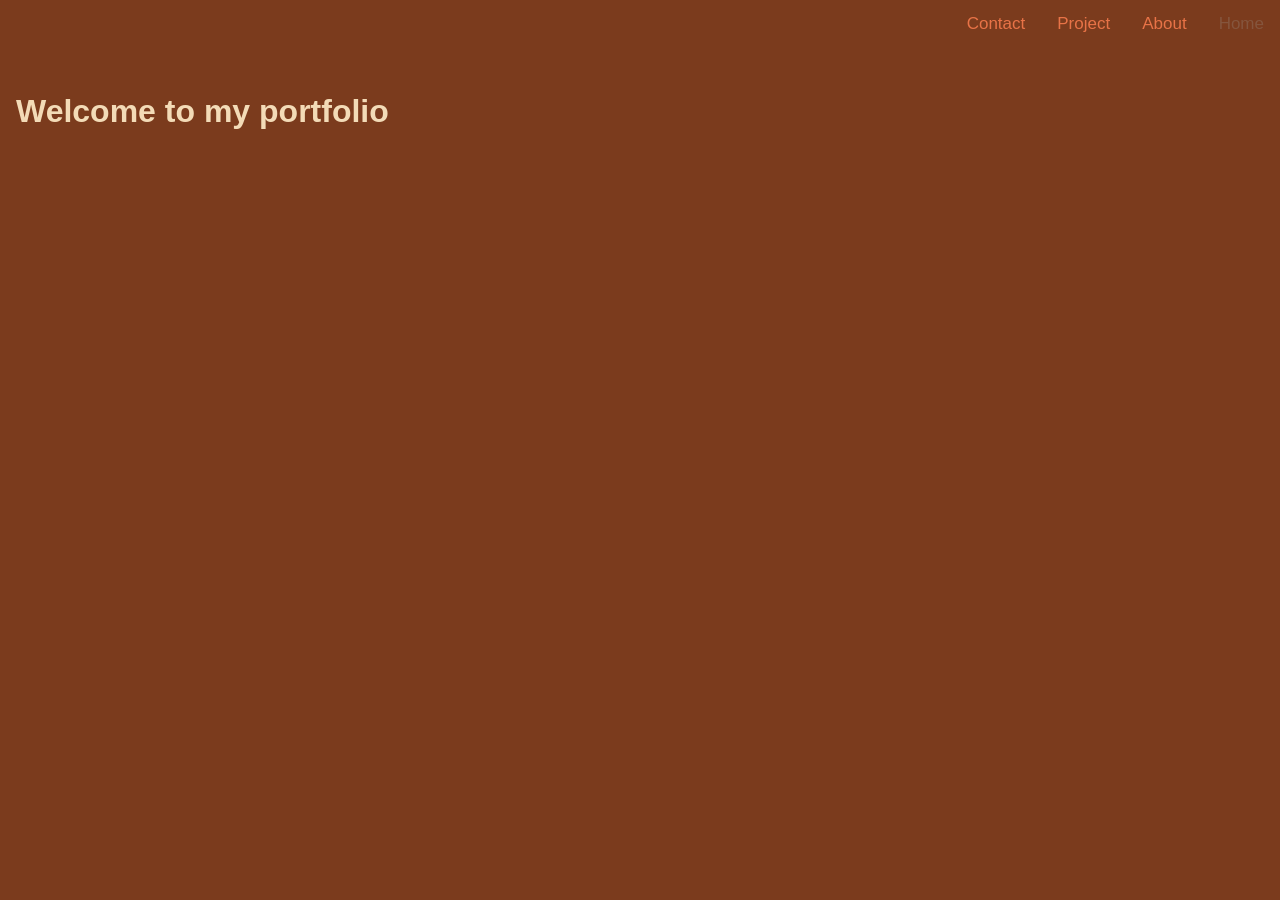
==== index.html @ bf32003c "new file:   about.html 	new file:   contact.html 	new file:   index.html 	new file:   project.html 	" ====
<!DOCTYPE html>
<html lang="en">
  <head>
    <meta charset="UTF-8" />
    <meta name="viewport" content="width=device-width, initial-scale=1.0" />
    <title>Portfolio</title>
    <link rel="stylesheet" href="style.css" />
  </head>
  <body>
    <div class="topnav">
      <a class="active" href="index.html">Home</a>
      <a href="about.html">About</a>
      <a href="project.html">Project</a>
      <a href="contact.html">Contact</a>
    </div>

    <main>
      <h1>Welcome to my portfolio</h1>
    </main>
  </body>
</html>
---- style.css ----
:root {
    --bg: #7b3b1d;
    --accent: #e87347;
    --accent2: #f0a065;
    --text: #f3dbb7;
    --muted: #85553d;
}

body {
    margin: 0;
    font-family: Arial, sans-serif;
    background-color: var(--bg);
    color: var(--text);
}

.topnav {
    background-color: var(--bg);
    overflow: hidden;
}
.topnav a {
    float: right;
    color: var(--accent);
    text-align: center;
    padding: 14px 16px;
    text-decoration: none;
    font-size: 17px;
}
.topnav a:hover {
    background-color: var(--bg);
    color: var(--accent);
}
.topnav a.active {
    background-color: var(--bg);
    color: var(--muted);
}

main {
    padding: 24px 16px;
}
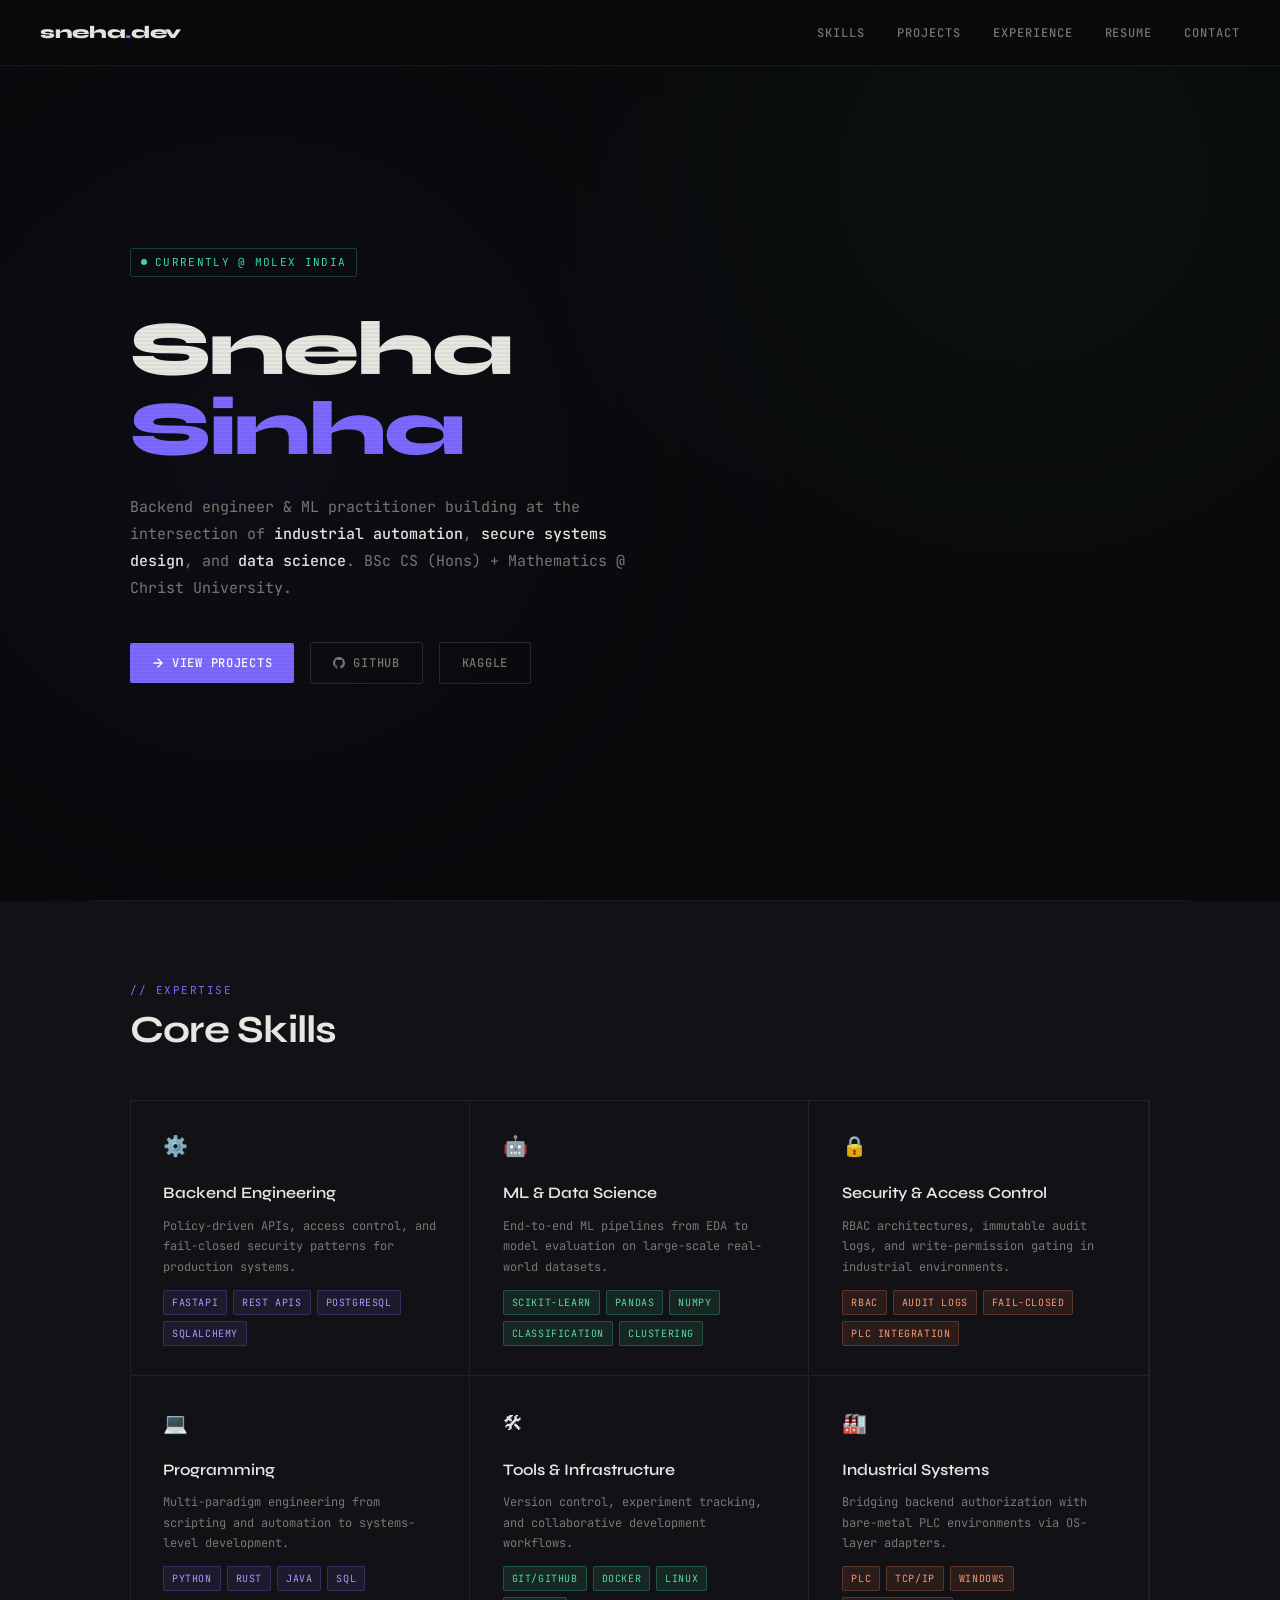
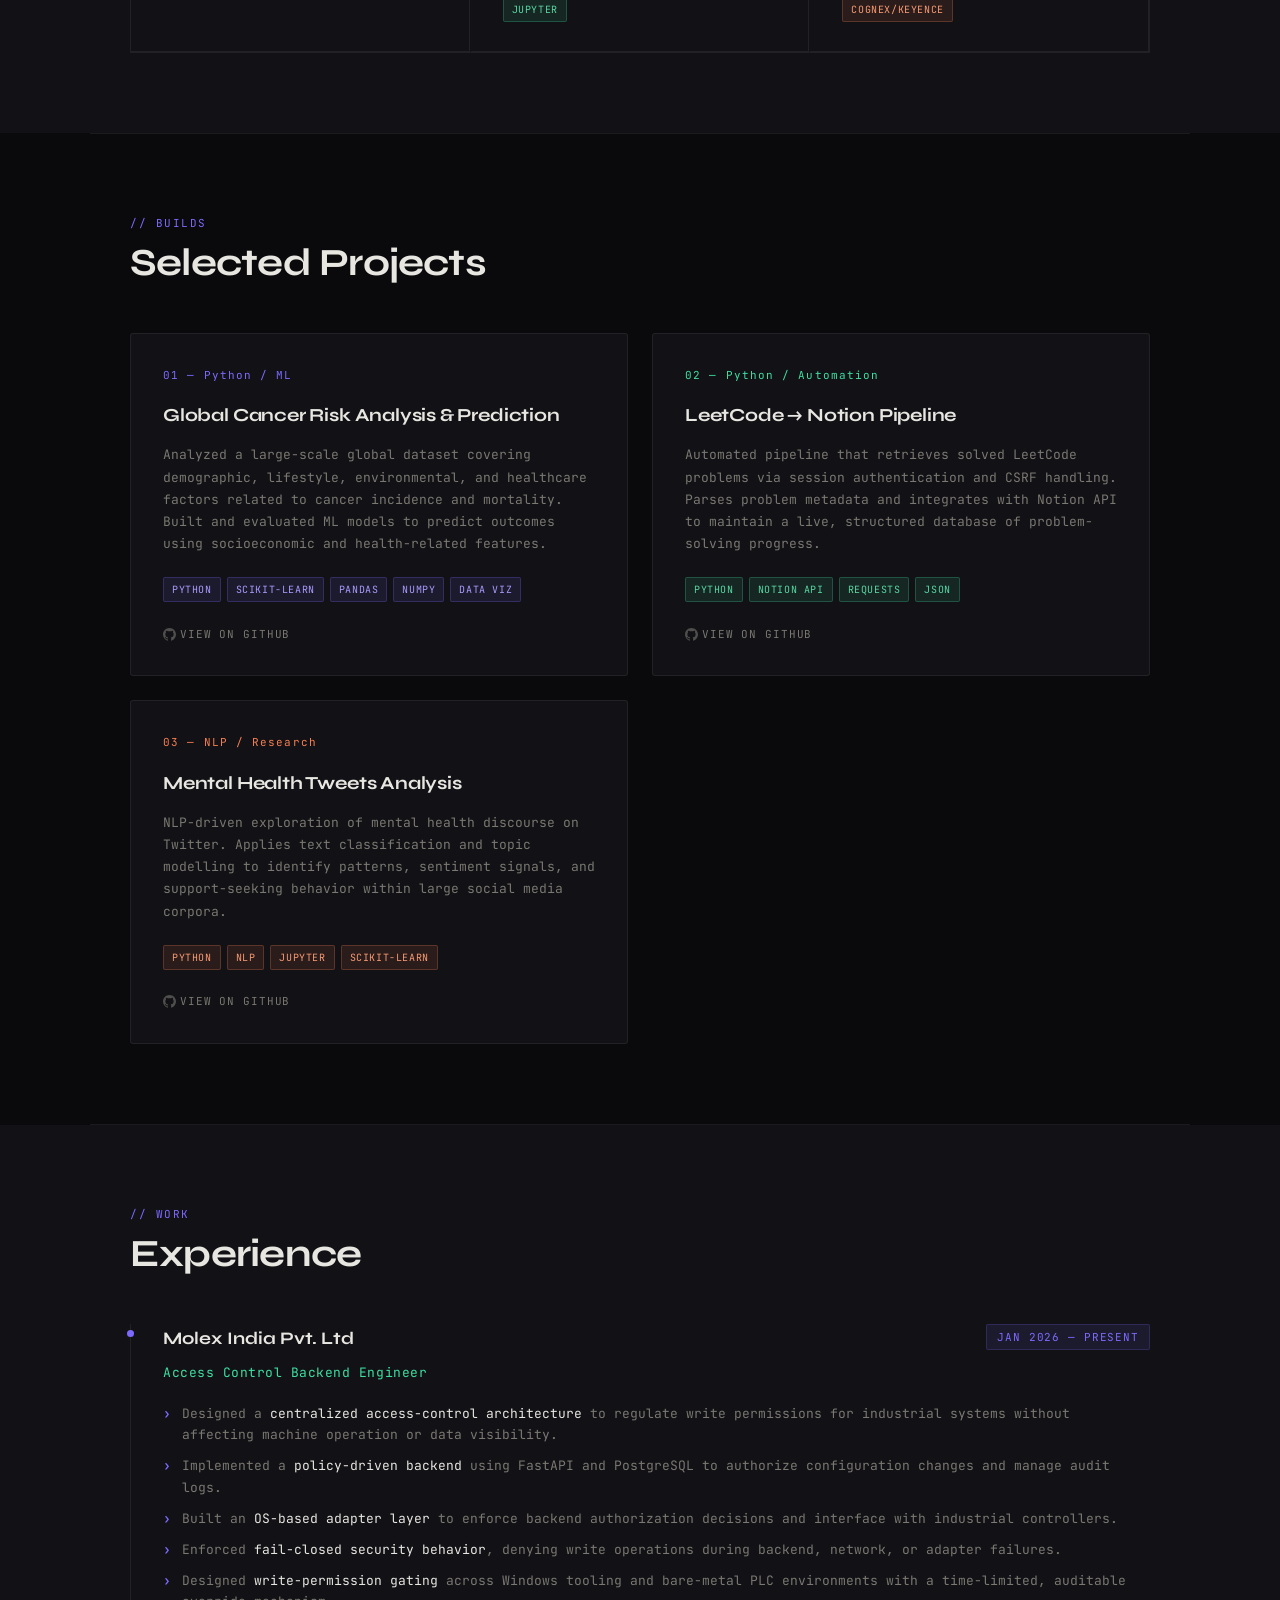
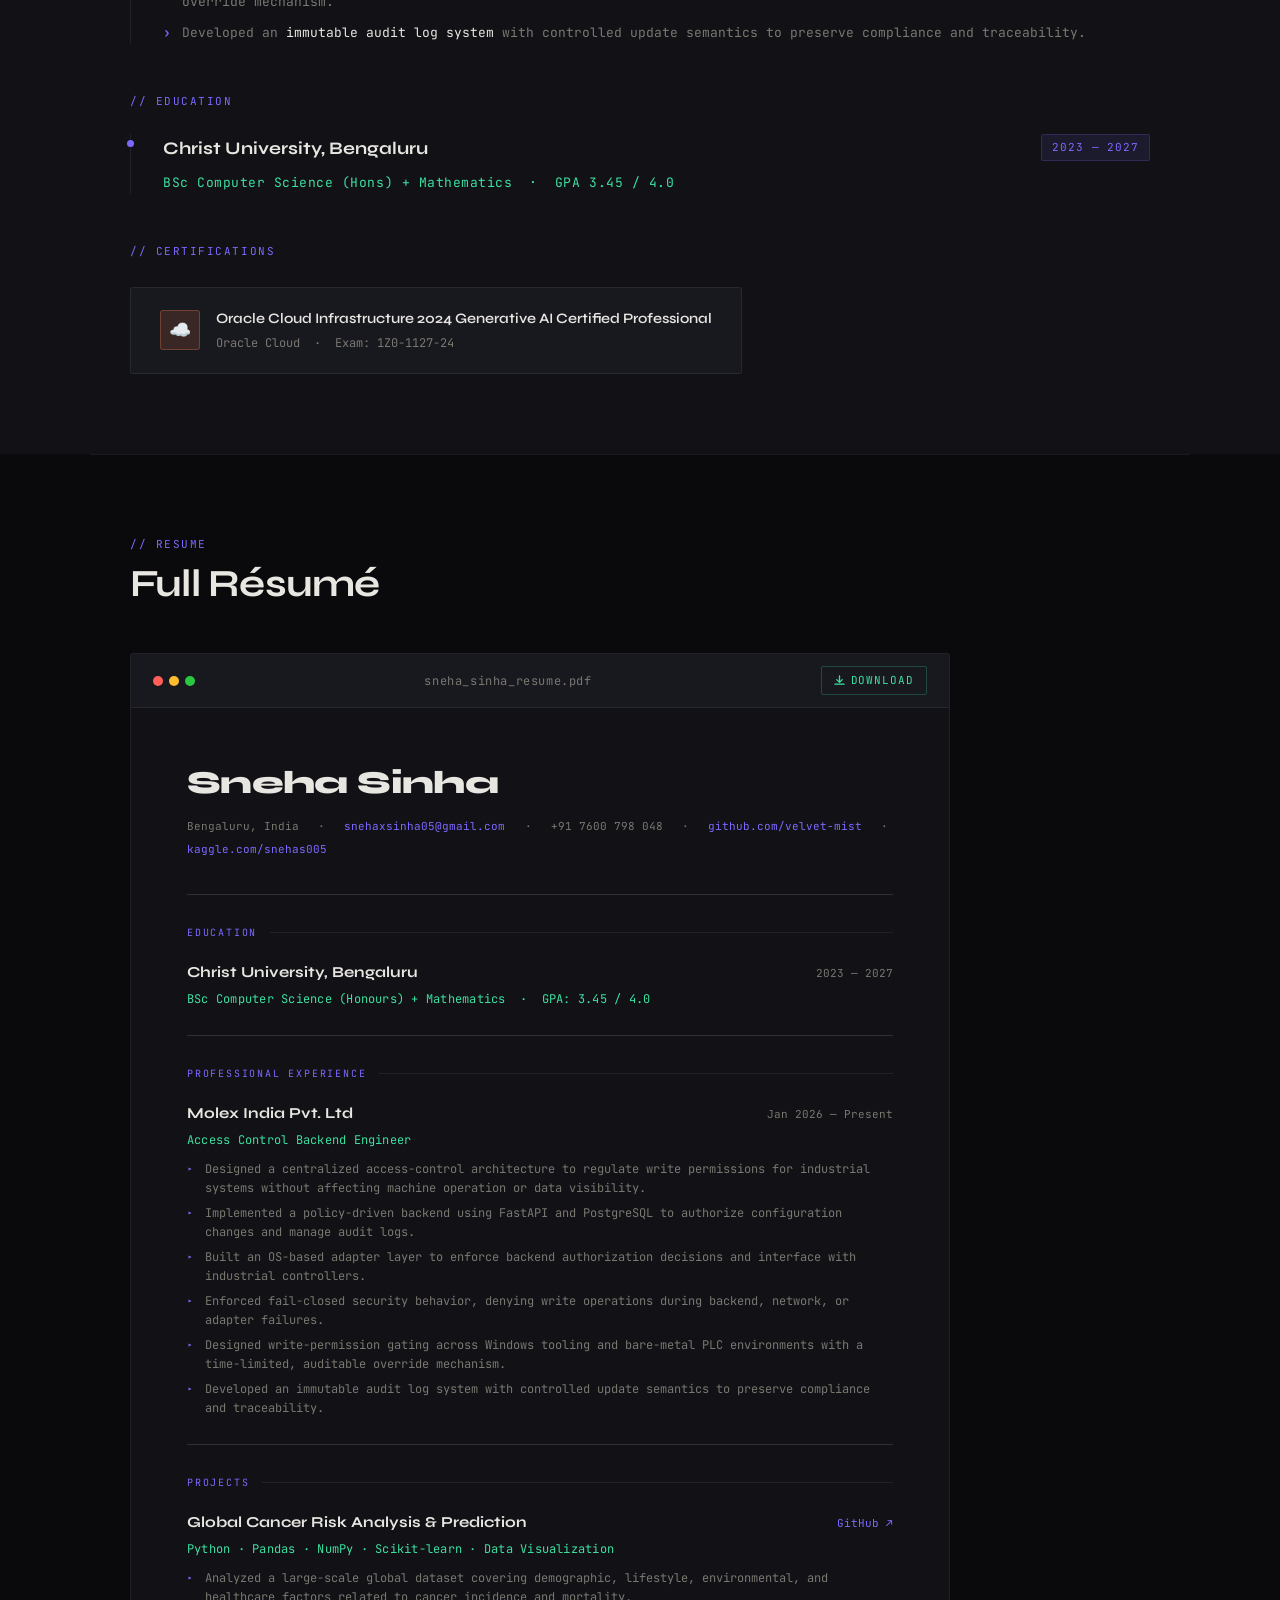
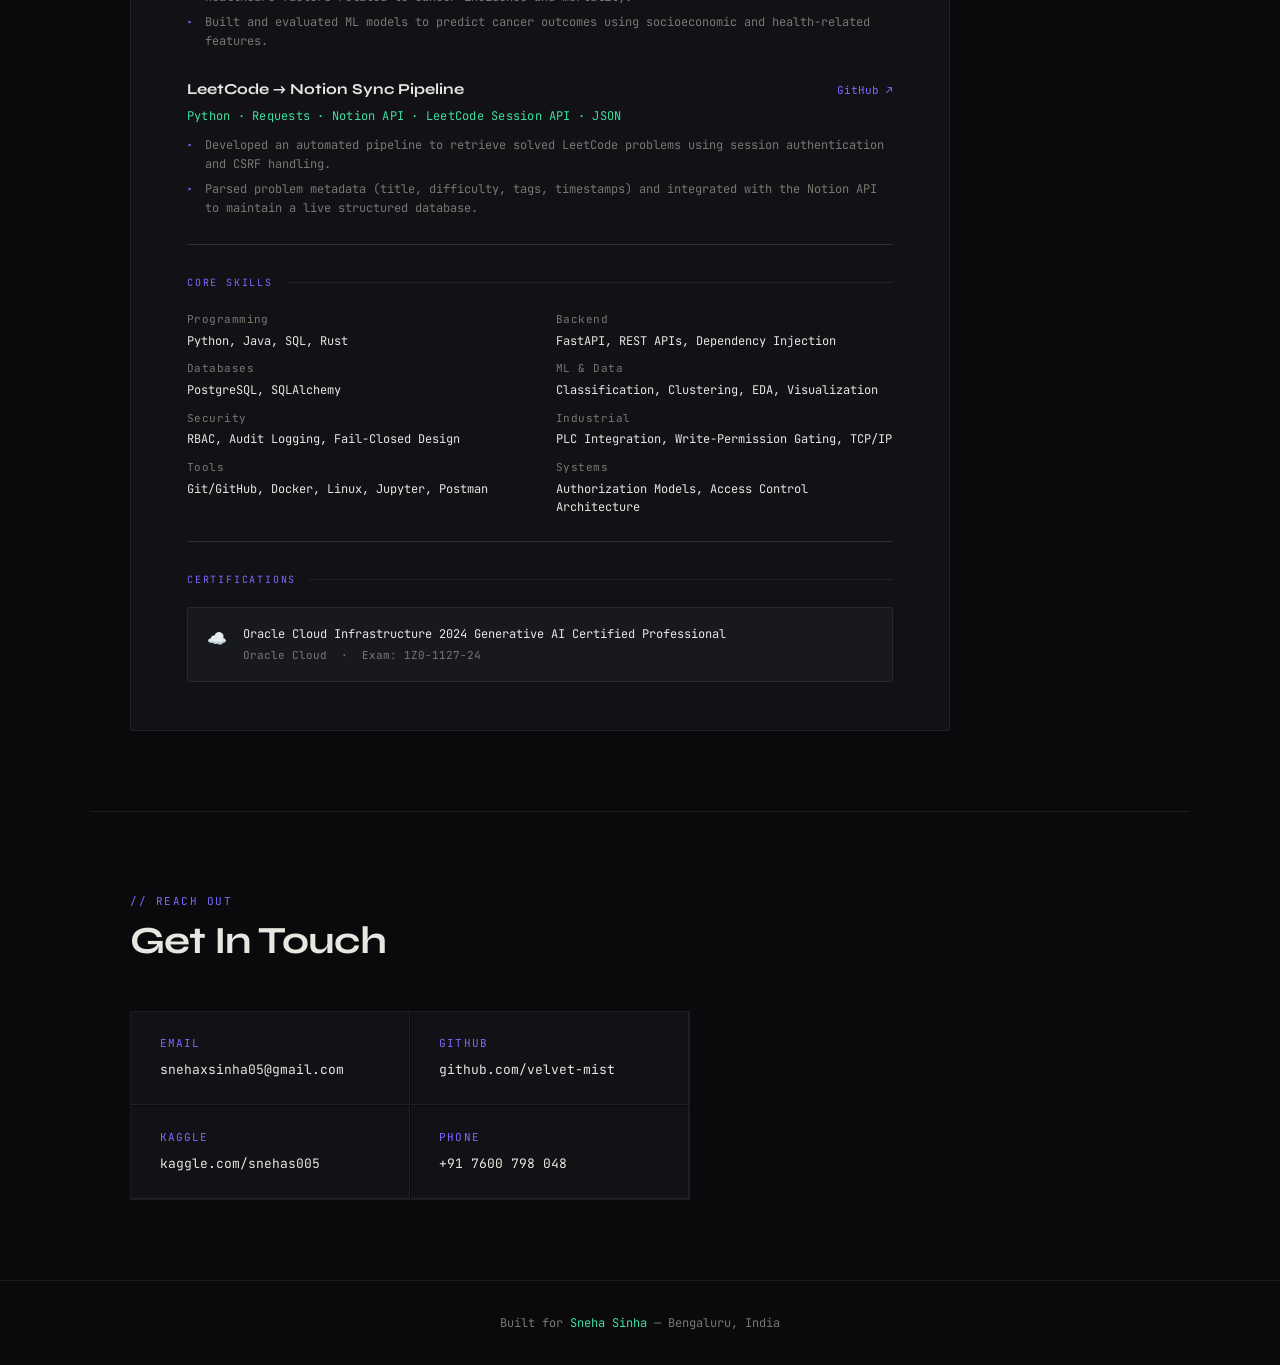
==== commit 710a6fa8: "Rename main.html to index.html" ====
--- a/index.html
+++ b/index.html
@@ -1,21 +1,1148 @@
 <!DOCTYPE html>
 <html lang="en">
-  <head>
-    <meta charset="UTF-8" />
-    <meta name="viewport" content="width=device-width, initial-scale=1.0" />
-    <title>Portfolio</title>
-    <link rel="stylesheet" href="style.css" />
-  </head>
-  <body>
-    <div class="topnav">
-      <a class="active" href="index.html">Home</a>
-      <a href="about.html">About</a>
-      <a href="project.html">Project</a>
-      <a href="contact.html">Contact</a>
+<head>
+<meta charset="UTF-8"/>
+<meta name="viewport" content="width=device-width, initial-scale=1.0"/>
+<title>Sneha Sinha — Backend & ML Engineer</title>
+<link rel="preconnect" href="https://fonts.googleapis.com"/>
+<link rel="preconnect" href="https://fonts.gstatic.com" crossorigin/>
+<link href="https://fonts.googleapis.com/css2?family=JetBrains+Mono:wght@300;400;500;700&family=Syne:wght@400;600;700;800&display=swap" rel="stylesheet"/>
+<style>
+  :root {
+    --bg: #0a0a0c;
+    --bg2: #111116;
+    --bg3: #18181f;
+    --border: rgba(255,255,255,0.07);
+    --border2: rgba(255,255,255,0.13);
+    --text: #e8e6e0;
+    --muted: #7a7870;
+    --accent: #7c6aff;
+    --accent2: #3de0a0;
+    --accent3: #f77f50;
+    --mono: 'JetBrains Mono', monospace;
+    --display: 'Syne', sans-serif;
+  }
+  *, *::before, *::after { box-sizing: border-box; margin: 0; padding: 0; }
+  html { scroll-behavior: smooth; }
+  body {
+    background: var(--bg);
+    color: var(--text);
+    font-family: var(--mono);
+    font-size: 14px;
+    line-height: 1.7;
+    overflow-x: hidden;
+  }
+
+  /* Scanline overlay */
+  body::before {
+    content: '';
+    position: fixed;
+    inset: 0;
+    background: repeating-linear-gradient(0deg, transparent, transparent 2px, rgba(0,0,0,0.04) 2px, rgba(0,0,0,0.04) 4px);
+    pointer-events: none;
+    z-index: 999;
+  }
+
+  /* Grid noise */
+  body::after {
+    content: '';
+    position: fixed;
+    inset: 0;
+    background-image: radial-gradient(circle at 20% 50%, rgba(124,106,255,0.04) 0%, transparent 50%),
+                      radial-gradient(circle at 80% 20%, rgba(61,224,160,0.04) 0%, transparent 40%);
+    pointer-events: none;
+    z-index: 0;
+  }
+
+  /* NAV */
+  nav {
+    position: fixed;
+    top: 0; left: 0; right: 0;
+    z-index: 100;
+    display: flex;
+    align-items: center;
+    justify-content: space-between;
+    padding: 1.1rem 2.5rem;
+    background: rgba(10,10,12,0.85);
+    backdrop-filter: blur(12px);
+    border-bottom: 1px solid var(--border);
+  }
+  .nav-logo {
+    font-family: var(--display);
+    font-weight: 800;
+    font-size: 1.1rem;
+    color: var(--text);
+    text-decoration: none;
+    letter-spacing: -0.02em;
+  }
+  .nav-logo span { color: var(--accent); }
+  .nav-links {
+    display: flex;
+    gap: 2rem;
+    list-style: none;
+  }
+  .nav-links a {
+    color: var(--muted);
+    text-decoration: none;
+    font-size: 12px;
+    font-weight: 500;
+    letter-spacing: 0.08em;
+    text-transform: uppercase;
+    transition: color 0.2s;
+  }
+  .nav-links a:hover { color: var(--text); }
+
+  /* SECTIONS */
+  section { position: relative; z-index: 1; }
+
+  /* HERO */
+  #hero {
+    min-height: 100vh;
+    display: flex;
+    align-items: center;
+    padding: 6rem 2.5rem 4rem;
+    max-width: 1100px;
+    margin: 0 auto;
+  }
+  .hero-inner { max-width: 680px; }
+  .hero-tag {
+    display: inline-flex;
+    align-items: center;
+    gap: 0.5rem;
+    font-size: 11px;
+    letter-spacing: 0.12em;
+    text-transform: uppercase;
+    color: var(--accent2);
+    border: 1px solid rgba(61,224,160,0.25);
+    border-radius: 2px;
+    padding: 4px 10px;
+    margin-bottom: 2rem;
+  }
+  .hero-tag::before {
+    content: '';
+    width: 6px; height: 6px;
+    border-radius: 50%;
+    background: var(--accent2);
+    animation: blink 1.8s ease-in-out infinite;
+  }
+  @keyframes blink { 0%,100%{opacity:1} 50%{opacity:0.3} }
+  h1 {
+    font-family: var(--display);
+    font-size: clamp(2.8rem, 6vw, 5rem);
+    font-weight: 800;
+    line-height: 1.05;
+    letter-spacing: -0.03em;
+    margin-bottom: 1.5rem;
+    color: var(--text);
+  }
+  h1 .accent-word { color: var(--accent); }
+  .hero-desc {
+    font-size: 15px;
+    color: var(--muted);
+    line-height: 1.8;
+    max-width: 520px;
+    margin-bottom: 2.5rem;
+  }
+  .hero-desc strong { color: var(--text); font-weight: 500; }
+  .hero-cta {
+    display: flex;
+    gap: 1rem;
+    flex-wrap: wrap;
+    align-items: center;
+  }
+  .btn-primary {
+    display: inline-flex;
+    align-items: center;
+    gap: 0.5rem;
+    padding: 10px 22px;
+    background: var(--accent);
+    color: #fff;
+    font-family: var(--mono);
+    font-size: 12px;
+    font-weight: 500;
+    letter-spacing: 0.06em;
+    text-transform: uppercase;
+    text-decoration: none;
+    border-radius: 2px;
+    transition: opacity 0.2s, transform 0.15s;
+  }
+  .btn-primary:hover { opacity: 0.85; transform: translateY(-1px); }
+  .btn-ghost {
+    display: inline-flex;
+    align-items: center;
+    gap: 0.5rem;
+    padding: 10px 22px;
+    background: transparent;
+    color: var(--muted);
+    font-family: var(--mono);
+    font-size: 12px;
+    font-weight: 500;
+    letter-spacing: 0.06em;
+    text-transform: uppercase;
+    text-decoration: none;
+    border: 1px solid var(--border2);
+    border-radius: 2px;
+    transition: color 0.2s, border-color 0.2s;
+  }
+  .btn-ghost:hover { color: var(--text); border-color: rgba(255,255,255,0.25); }
+
+  /* SECTION TITLE */
+  .section-wrap {
+    max-width: 1100px;
+    margin: 0 auto;
+    padding: 5rem 2.5rem;
+  }
+  .section-label {
+    font-size: 11px;
+    letter-spacing: 0.14em;
+    text-transform: uppercase;
+    color: var(--accent);
+    margin-bottom: 0.6rem;
+  }
+  .section-title {
+    font-family: var(--display);
+    font-size: clamp(1.8rem, 3vw, 2.4rem);
+    font-weight: 700;
+    letter-spacing: -0.02em;
+    margin-bottom: 3rem;
+    line-height: 1.1;
+  }
+
+  /* SKILLS */
+  #skills { background: var(--bg2); }
+  .skills-grid {
+    display: grid;
+    grid-template-columns: repeat(auto-fill, minmax(280px, 1fr));
+    gap: 1px;
+    border: 1px solid var(--border);
+  }
+  .skill-card {
+    padding: 1.8rem 2rem;
+    background: var(--bg2);
+    border-right: 1px solid var(--border);
+    border-bottom: 1px solid var(--border);
+    transition: background 0.2s;
+    position: relative;
+    overflow: hidden;
+  }
+  .skill-card::before {
+    content: '';
+    position: absolute;
+    top: 0; left: 0; right: 0;
+    height: 2px;
+    background: transparent;
+    transition: background 0.3s;
+  }
+  .skill-card:hover { background: var(--bg3); }
+  .skill-card:hover::before { background: var(--accent); }
+  .skill-card.green:hover::before { background: var(--accent2); }
+  .skill-card.orange:hover::before { background: var(--accent3); }
+  .skill-icon {
+    font-size: 20px;
+    margin-bottom: 1rem;
+    display: block;
+  }
+  .skill-name {
+    font-family: var(--display);
+    font-weight: 600;
+    font-size: 1rem;
+    margin-bottom: 0.6rem;
+    color: var(--text);
+  }
+  .skill-tags {
+    display: flex;
+    flex-wrap: wrap;
+    gap: 6px;
+    margin-top: 0.8rem;
+  }
+  .tag {
+    font-size: 10px;
+    letter-spacing: 0.06em;
+    text-transform: uppercase;
+    padding: 3px 8px;
+    background: rgba(255,255,255,0.05);
+    border: 1px solid var(--border);
+    border-radius: 2px;
+    color: var(--muted);
+  }
+  .tag.purple { background: rgba(124,106,255,0.1); border-color: rgba(124,106,255,0.25); color: #a99bff; }
+  .tag.green  { background: rgba(61,224,160,0.1);  border-color: rgba(61,224,160,0.25);  color: #5ad8a4; }
+  .tag.orange { background: rgba(247,127,80,0.1);  border-color: rgba(247,127,80,0.25);  color: #f99a72; }
+
+  /* PROJECTS */
+  .projects-grid {
+    display: grid;
+    grid-template-columns: repeat(auto-fill, minmax(340px, 1fr));
+    gap: 1.5rem;
+  }
+  .project-card {
+    background: var(--bg2);
+    border: 1px solid var(--border);
+    border-radius: 3px;
+    padding: 2rem;
+    transition: border-color 0.2s, transform 0.2s;
+    position: relative;
+    overflow: hidden;
+  }
+  .project-card::after {
+    content: '';
+    position: absolute;
+    bottom: 0; left: 0;
+    width: 0; height: 2px;
+    background: var(--accent);
+    transition: width 0.3s ease;
+  }
+  .project-card:hover { border-color: var(--border2); transform: translateY(-3px); }
+  .project-card:hover::after { width: 100%; }
+  .project-card.green::after { background: var(--accent2); }
+  .project-card.orange::after { background: var(--accent3); }
+  .project-num {
+    font-size: 11px;
+    letter-spacing: 0.1em;
+    color: var(--accent);
+    margin-bottom: 1rem;
+  }
+  .project-card.green .project-num { color: var(--accent2); }
+  .project-card.orange .project-num { color: var(--accent3); }
+  .project-title {
+    font-family: var(--display);
+    font-size: 1.15rem;
+    font-weight: 700;
+    margin-bottom: 0.8rem;
+    color: var(--text);
+    letter-spacing: -0.01em;
+  }
+  .project-desc {
+    font-size: 13px;
+    color: var(--muted);
+    line-height: 1.7;
+    margin-bottom: 1.4rem;
+  }
+  .project-tech {
+    display: flex;
+    flex-wrap: wrap;
+    gap: 6px;
+    margin-bottom: 1.4rem;
+  }
+  .project-links {
+    display: flex;
+    gap: 1rem;
+  }
+  .project-link {
+    font-size: 11px;
+    letter-spacing: 0.08em;
+    text-transform: uppercase;
+    color: var(--muted);
+    text-decoration: none;
+    display: flex;
+    align-items: center;
+    gap: 4px;
+    transition: color 0.2s;
+  }
+  .project-link:hover { color: var(--text); }
+  .project-link svg { opacity: 0.6; }
+
+  /* EXPERIENCE */
+  #experience { background: var(--bg2); }
+  .exp-item {
+    border-left: 1px solid var(--border);
+    padding-left: 2rem;
+    position: relative;
+    margin-bottom: 3rem;
+  }
+  .exp-item::before {
+    content: '';
+    position: absolute;
+    left: -4px; top: 6px;
+    width: 7px; height: 7px;
+    background: var(--accent);
+    border-radius: 50%;
+  }
+  .exp-header {
+    display: flex;
+    justify-content: space-between;
+    align-items: flex-start;
+    flex-wrap: wrap;
+    gap: 0.5rem;
+    margin-bottom: 0.5rem;
+  }
+  .exp-company {
+    font-family: var(--display);
+    font-weight: 700;
+    font-size: 1.1rem;
+    color: var(--text);
+  }
+  .exp-date {
+    font-size: 11px;
+    letter-spacing: 0.08em;
+    text-transform: uppercase;
+    color: var(--accent);
+    background: rgba(124,106,255,0.1);
+    border: 1px solid rgba(124,106,255,0.2);
+    padding: 3px 10px;
+    border-radius: 2px;
+  }
+  .exp-role {
+    font-size: 13px;
+    color: var(--accent2);
+    margin-bottom: 1.2rem;
+    letter-spacing: 0.04em;
+  }
+  .exp-list {
+    list-style: none;
+    display: flex;
+    flex-direction: column;
+    gap: 0.6rem;
+  }
+  .exp-list li {
+    font-size: 13px;
+    color: var(--muted);
+    padding-left: 1.2rem;
+    position: relative;
+    line-height: 1.65;
+  }
+  .exp-list li::before {
+    content: '›';
+    position: absolute;
+    left: 0;
+    color: var(--accent);
+    font-weight: 700;
+  }
+  .exp-list li strong { color: var(--text); font-weight: 400; }
+
+  /* CERT */
+  .cert-card {
+    display: inline-flex;
+    align-items: center;
+    gap: 1rem;
+    background: var(--bg3);
+    border: 1px solid var(--border);
+    padding: 1.2rem 1.8rem;
+    border-radius: 3px;
+    margin-top: 1rem;
+  }
+  .cert-badge {
+    width: 40px; height: 40px;
+    background: rgba(247,127,80,0.15);
+    border: 1px solid rgba(247,127,80,0.3);
+    border-radius: 3px;
+    display: flex;
+    align-items: center;
+    justify-content: center;
+    font-size: 18px;
+  }
+  .cert-name {
+    font-family: var(--display);
+    font-weight: 600;
+    font-size: 0.9rem;
+    color: var(--text);
+    margin-bottom: 2px;
+  }
+  .cert-issuer {
+    font-size: 12px;
+    color: var(--muted);
+  }
+
+  /* CONTACT */
+  .contact-grid {
+    display: grid;
+    grid-template-columns: 1fr 1fr;
+    gap: 1px;
+    border: 1px solid var(--border);
+    max-width: 560px;
+  }
+  .contact-item {
+    padding: 1.4rem 1.8rem;
+    background: var(--bg2);
+    border-right: 1px solid var(--border);
+    border-bottom: 1px solid var(--border);
+    text-decoration: none;
+    transition: background 0.2s;
+    display: block;
+  }
+  .contact-item:hover { background: var(--bg3); }
+  .contact-label {
+    font-size: 11px;
+    letter-spacing: 0.1em;
+    text-transform: uppercase;
+    color: var(--accent);
+    margin-bottom: 0.4rem;
+  }
+  .contact-val {
+    font-size: 13px;
+    color: var(--text);
+    word-break: break-all;
+  }
+
+  /* FOOTER */
+  footer {
+    border-top: 1px solid var(--border);
+    padding: 2rem 2.5rem;
+    text-align: center;
+    font-size: 12px;
+    color: var(--muted);
+    position: relative;
+    z-index: 1;
+  }
+  footer span { color: var(--accent2); }
+
+  /* DIVIDER */
+  .divider {
+    height: 1px;
+    background: var(--border);
+    max-width: 1100px;
+    margin: 0 auto;
+  }
+
+  /* ANIMATIONS */
+  @keyframes fadeUp {
+    from { opacity: 0; transform: translateY(20px); }
+    to   { opacity: 1; transform: translateY(0); }
+  }
+  .fade-up { animation: fadeUp 0.6s ease both; }
+  .fade-up:nth-child(1) { animation-delay: 0.1s; }
+  .fade-up:nth-child(2) { animation-delay: 0.2s; }
+  .fade-up:nth-child(3) { animation-delay: 0.3s; }
+  .fade-up:nth-child(4) { animation-delay: 0.4s; }
+
+  /* RESUME */
+  #resume { background: var(--bg); }
+  .resume-shell {
+    background: var(--bg2);
+    border: 1px solid var(--border);
+    border-radius: 3px;
+    overflow: hidden;
+    max-width: 820px;
+  }
+  .resume-topbar {
+    display: flex;
+    align-items: center;
+    justify-content: space-between;
+    padding: 0.75rem 1.4rem;
+    background: var(--bg3);
+    border-bottom: 1px solid var(--border);
+    gap: 1rem;
+  }
+  .resume-dots {
+    display: flex;
+    gap: 6px;
+  }
+  .resume-dots span {
+    width: 10px; height: 10px;
+    border-radius: 50%;
+    display: inline-block;
+  }
+  .dot-r { background: #ff5f57; }
+  .dot-y { background: #febc2e; }
+  .dot-g { background: #28c840; }
+  .resume-filename {
+    font-size: 12px;
+    color: var(--muted);
+    letter-spacing: 0.05em;
+    flex: 1;
+    text-align: center;
+  }
+  .resume-dl {
+    display: inline-flex;
+    align-items: center;
+    gap: 6px;
+    font-size: 11px;
+    letter-spacing: 0.08em;
+    text-transform: uppercase;
+    color: var(--accent2);
+    text-decoration: none;
+    border: 1px solid rgba(61,224,160,0.25);
+    padding: 4px 12px;
+    border-radius: 2px;
+    transition: background 0.2s;
+  }
+  .resume-dl:hover { background: rgba(61,224,160,0.08); }
+  .resume-body {
+    padding: 3rem 3.5rem;
+    font-family: var(--mono);
+  }
+  .r-name {
+    font-family: var(--display);
+    font-size: 2rem;
+    font-weight: 800;
+    letter-spacing: -0.02em;
+    color: var(--text);
+    margin-bottom: 0.4rem;
+  }
+  .r-contact-row {
+    display: flex;
+    flex-wrap: wrap;
+    gap: 0.3rem 1.2rem;
+    font-size: 11px;
+    color: var(--muted);
+    margin-bottom: 2.2rem;
+  }
+  .r-contact-row a { color: var(--accent); text-decoration: none; }
+  .r-contact-row a:hover { color: var(--text); }
+  .r-rule {
+    border: none;
+    border-top: 1px solid var(--border2);
+    margin: 0 0 1.8rem;
+  }
+  .r-section-head {
+    font-size: 10px;
+    letter-spacing: 0.18em;
+    text-transform: uppercase;
+    color: var(--accent);
+    margin-bottom: 1.2rem;
+    display: flex;
+    align-items: center;
+    gap: 0.8rem;
+  }
+  .r-section-head::after {
+    content: '';
+    flex: 1;
+    height: 1px;
+    background: var(--border);
+  }
+  .r-entry { margin-bottom: 1.6rem; }
+  .r-entry-header {
+    display: flex;
+    justify-content: space-between;
+    align-items: baseline;
+    flex-wrap: wrap;
+    gap: 0.4rem;
+    margin-bottom: 0.2rem;
+  }
+  .r-entry-title {
+    font-family: var(--display);
+    font-weight: 700;
+    font-size: 0.95rem;
+    color: var(--text);
+  }
+  .r-entry-date {
+    font-size: 11px;
+    color: var(--muted);
+    white-space: nowrap;
+  }
+  .r-entry-sub {
+    font-size: 12px;
+    color: var(--accent2);
+    margin-bottom: 0.6rem;
+    letter-spacing: 0.02em;
+  }
+  .r-bullets {
+    list-style: none;
+    display: flex;
+    flex-direction: column;
+    gap: 0.35rem;
+  }
+  .r-bullets li {
+    font-size: 12px;
+    color: var(--muted);
+    padding-left: 1.1rem;
+    position: relative;
+    line-height: 1.6;
+  }
+  .r-bullets li::before {
+    content: '▸';
+    position: absolute;
+    left: 0;
+    color: var(--accent);
+    font-size: 10px;
+    top: 2px;
+  }
+  .r-skills-grid {
+    display: grid;
+    grid-template-columns: 1fr 1fr;
+    gap: 0.6rem 2rem;
+    margin-bottom: 1.6rem;
+  }
+  .r-skill-row {
+    display: flex;
+    flex-direction: column;
+    gap: 3px;
+  }
+  .r-skill-label {
+    font-size: 11px;
+    color: var(--muted);
+    letter-spacing: 0.04em;
+  }
+  .r-skill-val {
+    font-size: 12px;
+    color: var(--text);
+    line-height: 1.5;
+  }
+  .r-cert-row {
+    display: flex;
+    align-items: flex-start;
+    gap: 1rem;
+    padding: 1rem 1.2rem;
+    background: var(--bg3);
+    border: 1px solid var(--border);
+    border-radius: 2px;
+  }
+  .r-cert-icon {
+    font-size: 16px;
+    margin-top: 1px;
+  }
+  .r-cert-name {
+    font-size: 12px;
+    color: var(--text);
+    margin-bottom: 2px;
+  }
+  .r-cert-meta {
+    font-size: 11px;
+    color: var(--muted);
+  }
+
+  @media (max-width: 640px) {
+    nav { padding: 1rem 1.2rem; }
+    .nav-links { gap: 1.2rem; }
+    .section-wrap { padding: 3.5rem 1.2rem; }
+    h1 { font-size: 2.4rem; }
+    .contact-grid { grid-template-columns: 1fr; }
+    #hero { padding: 5rem 1.2rem 3rem; }
+  }
+</style>
+</head>
+<body>
+
+<nav>
+  <a href="#hero" class="nav-logo">sneha<span>.</span>dev</a>
+  <ul class="nav-links">
+    <li><a href="#skills">Skills</a></li>
+    <li><a href="#projects">Projects</a></li>
+    <li><a href="#experience">Experience</a></li>
+    <li><a href="#resume">Resume</a></li>
+    <li><a href="#contact">Contact</a></li>
+  </ul>
+</nav>
+
+<!-- HERO -->
+<section id="hero">
+  <div class="hero-inner">
+    <div class="hero-tag fade-up">Currently @ Molex India</div>
+    <h1 class="fade-up">
+      Sneha<br/>
+      <span class="accent-word">Sinha</span>
+    </h1>
+    <p class="hero-desc fade-up">
+      Backend engineer & ML practitioner building at the intersection of
+      <strong>industrial automation</strong>, <strong>secure systems design</strong>,
+      and <strong>data science</strong>. BSc CS (Hons) + Mathematics @ Christ University.
+    </p>
+    <div class="hero-cta fade-up">
+      <a href="#projects" class="btn-primary">
+        <svg width="12" height="12" viewBox="0 0 12 12" fill="none"><path d="M2 6h8M6 2l4 4-4 4" stroke="currentColor" stroke-width="1.5" stroke-linecap="round" stroke-linejoin="round"/></svg>
+        View Projects
+      </a>
+      <a href="https://github.com/velvet-mist" target="_blank" rel="noopener" class="btn-ghost">
+        <svg width="12" height="12" viewBox="0 0 24 24" fill="currentColor"><path d="M12 0C5.374 0 0 5.373 0 12c0 5.302 3.438 9.8 8.207 11.387.599.111.793-.261.793-.577v-2.234c-3.338.726-4.033-1.416-4.033-1.416-.546-1.387-1.333-1.756-1.333-1.756-1.089-.745.083-.729.083-.729 1.205.084 1.839 1.237 1.839 1.237 1.07 1.834 2.807 1.304 3.492.997.107-.775.418-1.305.762-1.604-2.665-.305-5.467-1.334-5.467-5.931 0-1.311.469-2.381 1.236-3.221-.124-.303-.535-1.524.117-3.176 0 0 1.008-.322 3.301 1.23A11.509 11.509 0 0112 5.803c1.02.005 2.047.138 3.006.404 2.291-1.552 3.297-1.23 3.297-1.23.653 1.653.242 2.874.118 3.176.77.84 1.235 1.911 1.235 3.221 0 4.609-2.807 5.624-5.479 5.921.43.372.823 1.102.823 2.222v3.293c0 .319.192.694.801.576C20.566 21.797 24 17.3 24 12c0-6.627-5.373-12-12-12z"/></svg>
+        GitHub
+      </a>
+      <a href="https://www.kaggle.com/snehas005" target="_blank" rel="noopener" class="btn-ghost">Kaggle</a>
     </div>
-
-    <main>
-      <h1>Welcome to my portfolio</h1>
-    </main>
-  </body>
+  </div>
+</section>
+
+<div class="divider"></div>
+
+<!-- SKILLS -->
+<section id="skills">
+  <div class="section-wrap">
+    <p class="section-label">// expertise</p>
+    <h2 class="section-title">Core Skills</h2>
+    <div class="skills-grid">
+
+      <div class="skill-card">
+        <span class="skill-icon">⚙️</span>
+        <div class="skill-name">Backend Engineering</div>
+        <div style="font-size:12px;color:var(--muted)">Policy-driven APIs, access control, and fail-closed security patterns for production systems.</div>
+        <div class="skill-tags">
+          <span class="tag purple">FastAPI</span>
+          <span class="tag purple">REST APIs</span>
+          <span class="tag purple">PostgreSQL</span>
+          <span class="tag purple">SQLAlchemy</span>
+        </div>
+      </div>
+
+      <div class="skill-card green">
+        <span class="skill-icon">🤖</span>
+        <div class="skill-name">ML & Data Science</div>
+        <div style="font-size:12px;color:var(--muted)">End-to-end ML pipelines from EDA to model evaluation on large-scale real-world datasets.</div>
+        <div class="skill-tags">
+          <span class="tag green">Scikit-learn</span>
+          <span class="tag green">Pandas</span>
+          <span class="tag green">NumPy</span>
+          <span class="tag green">Classification</span>
+          <span class="tag green">Clustering</span>
+        </div>
+      </div>
+
+      <div class="skill-card orange">
+        <span class="skill-icon">🔒</span>
+        <div class="skill-name">Security & Access Control</div>
+        <div style="font-size:12px;color:var(--muted)">RBAC architectures, immutable audit logs, and write-permission gating in industrial environments.</div>
+        <div class="skill-tags">
+          <span class="tag orange">RBAC</span>
+          <span class="tag orange">Audit Logs</span>
+          <span class="tag orange">Fail-Closed</span>
+          <span class="tag orange">PLC Integration</span>
+        </div>
+      </div>
+
+      <div class="skill-card">
+        <span class="skill-icon">💻</span>
+        <div class="skill-name">Programming</div>
+        <div style="font-size:12px;color:var(--muted)">Multi-paradigm engineering from scripting and automation to systems-level development.</div>
+        <div class="skill-tags">
+          <span class="tag purple">Python</span>
+          <span class="tag purple">Rust</span>
+          <span class="tag purple">Java</span>
+          <span class="tag purple">SQL</span>
+        </div>
+      </div>
+
+      <div class="skill-card green">
+        <span class="skill-icon">🛠</span>
+        <div class="skill-name">Tools & Infrastructure</div>
+        <div style="font-size:12px;color:var(--muted)">Version control, experiment tracking, and collaborative development workflows.</div>
+        <div class="skill-tags">
+          <span class="tag green">Git/GitHub</span>
+          <span class="tag green">Docker</span>
+          <span class="tag green">Linux</span>
+          <span class="tag green">Jupyter</span>
+        </div>
+      </div>
+
+      <div class="skill-card orange">
+        <span class="skill-icon">🏭</span>
+        <div class="skill-name">Industrial Systems</div>
+        <div style="font-size:12px;color:var(--muted)">Bridging backend authorization with bare-metal PLC environments via OS-layer adapters.</div>
+        <div class="skill-tags">
+          <span class="tag orange">PLC</span>
+          <span class="tag orange">TCP/IP</span>
+          <span class="tag orange">Windows</span>
+          <span class="tag orange">Cognex/Keyence</span>
+        </div>
+      </div>
+
+    </div>
+  </div>
+</section>
+
+<div class="divider"></div>
+
+<!-- PROJECTS -->
+<section id="projects">
+  <div class="section-wrap">
+    <p class="section-label">// builds</p>
+    <h2 class="section-title">Selected Projects</h2>
+    <div class="projects-grid">
+
+      <div class="project-card">
+        <div class="project-num">01 — Python / ML</div>
+        <div class="project-title">Global Cancer Risk Analysis & Prediction</div>
+        <p class="project-desc">
+          Analyzed a large-scale global dataset covering demographic, lifestyle, environmental,
+          and healthcare factors related to cancer incidence and mortality. Built and evaluated
+          ML models to predict outcomes using socioeconomic and health-related features.
+        </p>
+        <div class="project-tech">
+          <span class="tag purple">Python</span>
+          <span class="tag purple">Scikit-learn</span>
+          <span class="tag purple">Pandas</span>
+          <span class="tag purple">NumPy</span>
+          <span class="tag purple">Data Viz</span>
+        </div>
+        <div class="project-links">
+          <a href="https://github.com/velvet-mist/global-cancer-prediction" target="_blank" rel="noopener" class="project-link">
+            <svg width="13" height="13" viewBox="0 0 24 24" fill="currentColor"><path d="M12 0C5.374 0 0 5.373 0 12c0 5.302 3.438 9.8 8.207 11.387.599.111.793-.261.793-.577v-2.234c-3.338.726-4.033-1.416-4.033-1.416-.546-1.387-1.333-1.756-1.333-1.756-1.089-.745.083-.729.083-.729 1.205.084 1.839 1.237 1.839 1.237 1.07 1.834 2.807 1.304 3.492.997.107-.775.418-1.305.762-1.604-2.665-.305-5.467-1.334-5.467-5.931 0-1.311.469-2.381 1.236-3.221-.124-.303-.535-1.524.117-3.176 0 0 1.008-.322 3.301 1.23A11.509 11.509 0 0112 5.803c1.02.005 2.047.138 3.006.404 2.291-1.552 3.297-1.23 3.297-1.23.653 1.653.242 2.874.118 3.176.77.84 1.235 1.911 1.235 3.221 0 4.609-2.807 5.624-5.479 5.921.43.372.823 1.102.823 2.222v3.293c0 .319.192.694.801.576C20.566 21.797 24 17.3 24 12c0-6.627-5.373-12-12-12z"/></svg>
+            View on GitHub
+          </a>
+        </div>
+      </div>
+
+      <div class="project-card green">
+        <div class="project-num">02 — Python / Automation</div>
+        <div class="project-title">LeetCode → Notion Pipeline</div>
+        <p class="project-desc">
+          Automated pipeline that retrieves solved LeetCode problems via session authentication
+          and CSRF handling. Parses problem metadata and integrates with Notion API to maintain
+          a live, structured database of problem-solving progress.
+        </p>
+        <div class="project-tech">
+          <span class="tag green">Python</span>
+          <span class="tag green">Notion API</span>
+          <span class="tag green">Requests</span>
+          <span class="tag green">JSON</span>
+        </div>
+        <div class="project-links">
+          <a href="https://github.com/velvet-mist/leetcode_to_notion" target="_blank" rel="noopener" class="project-link">
+            <svg width="13" height="13" viewBox="0 0 24 24" fill="currentColor"><path d="M12 0C5.374 0 0 5.373 0 12c0 5.302 3.438 9.8 8.207 11.387.599.111.793-.261.793-.577v-2.234c-3.338.726-4.033-1.416-4.033-1.416-.546-1.387-1.333-1.756-1.333-1.756-1.089-.745.083-.729.083-.729 1.205.084 1.839 1.237 1.839 1.237 1.07 1.834 2.807 1.304 3.492.997.107-.775.418-1.305.762-1.604-2.665-.305-5.467-1.334-5.467-5.931 0-1.311.469-2.381 1.236-3.221-.124-.303-.535-1.524.117-3.176 0 0 1.008-.322 3.301 1.23A11.509 11.509 0 0112 5.803c1.02.005 2.047.138 3.006.404 2.291-1.552 3.297-1.23 3.297-1.23.653 1.653.242 2.874.118 3.176.77.84 1.235 1.911 1.235 3.221 0 4.609-2.807 5.624-5.479 5.921.43.372.823 1.102.823 2.222v3.293c0 .319.192.694.801.576C20.566 21.797 24 17.3 24 12c0-6.627-5.373-12-12-12z"/></svg>
+            View on GitHub
+          </a>
+        </div>
+      </div>
+
+      <div class="project-card orange">
+        <div class="project-num">03 — NLP / Research</div>
+        <div class="project-title">Mental Health Tweets Analysis</div>
+        <p class="project-desc">
+          NLP-driven exploration of mental health discourse on Twitter. Applies text classification
+          and topic modelling to identify patterns, sentiment signals, and support-seeking behavior
+          within large social media corpora.
+        </p>
+        <div class="project-tech">
+          <span class="tag orange">Python</span>
+          <span class="tag orange">NLP</span>
+          <span class="tag orange">Jupyter</span>
+          <span class="tag orange">Scikit-learn</span>
+        </div>
+        <div class="project-links">
+          <a href="https://github.com/velvet-mist/Mental-Health-tweets" target="_blank" rel="noopener" class="project-link">
+            <svg width="13" height="13" viewBox="0 0 24 24" fill="currentColor"><path d="M12 0C5.374 0 0 5.373 0 12c0 5.302 3.438 9.8 8.207 11.387.599.111.793-.261.793-.577v-2.234c-3.338.726-4.033-1.416-4.033-1.416-.546-1.387-1.333-1.756-1.333-1.756-1.089-.745.083-.729.083-.729 1.205.084 1.839 1.237 1.839 1.237 1.07 1.834 2.807 1.304 3.492.997.107-.775.418-1.305.762-1.604-2.665-.305-5.467-1.334-5.467-5.931 0-1.311.469-2.381 1.236-3.221-.124-.303-.535-1.524.117-3.176 0 0 1.008-.322 3.301 1.23A11.509 11.509 0 0112 5.803c1.02.005 2.047.138 3.006.404 2.291-1.552 3.297-1.23 3.297-1.23.653 1.653.242 2.874.118 3.176.77.84 1.235 1.911 1.235 3.221 0 4.609-2.807 5.624-5.479 5.921.43.372.823 1.102.823 2.222v3.293c0 .319.192.694.801.576C20.566 21.797 24 17.3 24 12c0-6.627-5.373-12-12-12z"/></svg>
+            View on GitHub
+          </a>
+        </div>
+      </div>
+
+    </div>
+  </div>
+</section>
+
+<div class="divider"></div>
+
+<!-- EXPERIENCE -->
+<section id="experience">
+  <div class="section-wrap">
+    <p class="section-label">// work</p>
+    <h2 class="section-title">Experience</h2>
+
+    <div class="exp-item">
+      <div class="exp-header">
+        <div class="exp-company">Molex India Pvt. Ltd</div>
+        <span class="exp-date">Jan 2026 — Present</span>
+      </div>
+      <div class="exp-role">Access Control Backend Engineer</div>
+      <ul class="exp-list">
+        <li>Designed a <strong>centralized access-control architecture</strong> to regulate write permissions for industrial systems without affecting machine operation or data visibility.</li>
+        <li>Implemented a <strong>policy-driven backend</strong> using FastAPI and PostgreSQL to authorize configuration changes and manage audit logs.</li>
+        <li>Built an <strong>OS-based adapter layer</strong> to enforce backend authorization decisions and interface with industrial controllers.</li>
+        <li>Enforced <strong>fail-closed security behavior</strong>, denying write operations during backend, network, or adapter failures.</li>
+        <li>Designed <strong>write-permission gating</strong> across Windows tooling and bare-metal PLC environments with a time-limited, auditable override mechanism.</li>
+        <li>Developed an <strong>immutable audit log system</strong> with controlled update semantics to preserve compliance and traceability.</li>
+      </ul>
+    </div>
+
+    <div style="margin-top: 3rem;">
+      <p class="section-label">// education</p>
+      <div class="exp-item" style="margin-top: 1.5rem;">
+        <div class="exp-header">
+          <div class="exp-company">Christ University, Bengaluru</div>
+          <span class="exp-date">2023 — 2027</span>
+        </div>
+        <div class="exp-role">BSc Computer Science (Hons) + Mathematics &nbsp;·&nbsp; GPA 3.45 / 4.0</div>
+      </div>
+    </div>
+
+    <div style="margin-top: 3rem;">
+      <p class="section-label">// certifications</p>
+      <div class="cert-card">
+        <div class="cert-badge">☁️</div>
+        <div>
+          <div class="cert-name">Oracle Cloud Infrastructure 2024 Generative AI Certified Professional</div>
+          <div class="cert-issuer">Oracle Cloud &nbsp;·&nbsp; Exam: 1Z0-1127-24</div>
+        </div>
+      </div>
+    </div>
+  </div>
+</section>
+
+<div class="divider"></div>
+
+<!-- RESUME -->
+<section id="resume">
+  <div class="section-wrap">
+    <p class="section-label">// resume</p>
+    <h2 class="section-title">Full Résumé</h2>
+
+    <div class="resume-shell">
+      <!-- Faux terminal titlebar -->
+      <div class="resume-topbar">
+        <div class="resume-dots">
+          <span class="dot-r"></span>
+          <span class="dot-y"></span>
+          <span class="dot-g"></span>
+        </div>
+        <span class="resume-filename">sneha_sinha_resume.pdf</span>
+        <a href="mailto:snehaxsinha05@gmail.com?subject=Resume%20Request" class="resume-dl">
+          <svg width="11" height="11" viewBox="0 0 12 12" fill="none"><path d="M6 1v7M3 5l3 3 3-3M1 10h10" stroke="currentColor" stroke-width="1.4" stroke-linecap="round" stroke-linejoin="round"/></svg>
+          Download
+        </a>
+      </div>
+
+      <!-- Resume body -->
+      <div class="resume-body">
+
+        <!-- Header -->
+        <div class="r-name">Sneha Sinha</div>
+        <div class="r-contact-row">
+          <span>Bengaluru, India</span>
+          <span>·</span>
+          <a href="mailto:snehaxsinha05@gmail.com">snehaxsinha05@gmail.com</a>
+          <span>·</span>
+          <span>+91 7600 798 048</span>
+          <span>·</span>
+          <a href="https://github.com/velvet-mist" target="_blank" rel="noopener">github.com/velvet-mist</a>
+          <span>·</span>
+          <a href="https://www.kaggle.com/snehas005" target="_blank" rel="noopener">kaggle.com/snehas005</a>
+        </div>
+
+        <hr class="r-rule"/>
+
+        <!-- Education -->
+        <div class="r-section-head">Education</div>
+        <div class="r-entry">
+          <div class="r-entry-header">
+            <div class="r-entry-title">Christ University, Bengaluru</div>
+            <div class="r-entry-date">2023 — 2027</div>
+          </div>
+          <div class="r-entry-sub">BSc Computer Science (Honours) + Mathematics &nbsp;·&nbsp; GPA: 3.45 / 4.0</div>
+        </div>
+
+        <hr class="r-rule"/>
+
+        <!-- Experience -->
+        <div class="r-section-head">Professional Experience</div>
+        <div class="r-entry">
+          <div class="r-entry-header">
+            <div class="r-entry-title">Molex India Pvt. Ltd</div>
+            <div class="r-entry-date">Jan 2026 — Present</div>
+          </div>
+          <div class="r-entry-sub">Access Control Backend Engineer</div>
+          <ul class="r-bullets">
+            <li>Designed a centralized access-control architecture to regulate write permissions for industrial systems without affecting machine operation or data visibility.</li>
+            <li>Implemented a policy-driven backend using FastAPI and PostgreSQL to authorize configuration changes and manage audit logs.</li>
+            <li>Built an OS-based adapter layer to enforce backend authorization decisions and interface with industrial controllers.</li>
+            <li>Enforced fail-closed security behavior, denying write operations during backend, network, or adapter failures.</li>
+            <li>Designed write-permission gating across Windows tooling and bare-metal PLC environments with a time-limited, auditable override mechanism.</li>
+            <li>Developed an immutable audit log system with controlled update semantics to preserve compliance and traceability.</li>
+          </ul>
+        </div>
+
+        <hr class="r-rule"/>
+
+        <!-- Projects -->
+        <div class="r-section-head">Projects</div>
+
+        <div class="r-entry">
+          <div class="r-entry-header">
+            <div class="r-entry-title">Global Cancer Risk Analysis & Prediction</div>
+            <div class="r-entry-date"><a href="https://github.com/velvet-mist/global-cancer-prediction" target="_blank" rel="noopener" style="color:var(--accent);text-decoration:none;">GitHub ↗</a></div>
+          </div>
+          <div class="r-entry-sub">Python · Pandas · NumPy · Scikit-learn · Data Visualization</div>
+          <ul class="r-bullets">
+            <li>Analyzed a large-scale global dataset covering demographic, lifestyle, environmental, and healthcare factors related to cancer incidence and mortality.</li>
+            <li>Built and evaluated ML models to predict cancer outcomes using socioeconomic and health-related features.</li>
+          </ul>
+        </div>
+
+        <div class="r-entry">
+          <div class="r-entry-header">
+            <div class="r-entry-title">LeetCode → Notion Sync Pipeline</div>
+            <div class="r-entry-date"><a href="https://github.com/velvet-mist/leetcode_to_notion" target="_blank" rel="noopener" style="color:var(--accent);text-decoration:none;">GitHub ↗</a></div>
+          </div>
+          <div class="r-entry-sub">Python · Requests · Notion API · LeetCode Session API · JSON</div>
+          <ul class="r-bullets">
+            <li>Developed an automated pipeline to retrieve solved LeetCode problems using session authentication and CSRF handling.</li>
+            <li>Parsed problem metadata (title, difficulty, tags, timestamps) and integrated with the Notion API to maintain a live structured database.</li>
+          </ul>
+        </div>
+
+        <hr class="r-rule"/>
+
+        <!-- Skills -->
+        <div class="r-section-head">Core Skills</div>
+        <div class="r-skills-grid">
+          <div class="r-skill-row">
+            <div class="r-skill-label">Programming</div>
+            <div class="r-skill-val">Python, Java, SQL, Rust</div>
+          </div>
+          <div class="r-skill-row">
+            <div class="r-skill-label">Backend</div>
+            <div class="r-skill-val">FastAPI, REST APIs, Dependency Injection</div>
+          </div>
+          <div class="r-skill-row">
+            <div class="r-skill-label">Databases</div>
+            <div class="r-skill-val">PostgreSQL, SQLAlchemy</div>
+          </div>
+          <div class="r-skill-row">
+            <div class="r-skill-label">ML & Data</div>
+            <div class="r-skill-val">Classification, Clustering, EDA, Visualization</div>
+          </div>
+          <div class="r-skill-row">
+            <div class="r-skill-label">Security</div>
+            <div class="r-skill-val">RBAC, Audit Logging, Fail-Closed Design</div>
+          </div>
+          <div class="r-skill-row">
+            <div class="r-skill-label">Industrial</div>
+            <div class="r-skill-val">PLC Integration, Write-Permission Gating, TCP/IP</div>
+          </div>
+          <div class="r-skill-row">
+            <div class="r-skill-label">Tools</div>
+            <div class="r-skill-val">Git/GitHub, Docker, Linux, Jupyter, Postman</div>
+          </div>
+          <div class="r-skill-row">
+            <div class="r-skill-label">Systems</div>
+            <div class="r-skill-val">Authorization Models, Access Control Architecture</div>
+          </div>
+        </div>
+
+        <hr class="r-rule"/>
+
+        <!-- Certifications -->
+        <div class="r-section-head">Certifications</div>
+        <div class="r-cert-row">
+          <div class="r-cert-icon">☁️</div>
+          <div>
+            <div class="r-cert-name">Oracle Cloud Infrastructure 2024 Generative AI Certified Professional</div>
+            <div class="r-cert-meta">Oracle Cloud &nbsp;·&nbsp; Exam: 1Z0-1127-24</div>
+          </div>
+        </div>
+
+      </div>
+    </div>
+  </div>
+</section>
+
+<div class="divider"></div>
+
+<!-- CONTACT -->
+<section id="contact">
+  <div class="section-wrap">
+    <p class="section-label">// reach out</p>
+    <h2 class="section-title">Get In Touch</h2>
+    <div class="contact-grid">
+      <a href="mailto:snehaxsinha05@gmail.com" class="contact-item">
+        <div class="contact-label">Email</div>
+        <div class="contact-val">snehaxsinha05@gmail.com</div>
+      </a>
+      <a href="https://github.com/velvet-mist" target="_blank" rel="noopener" class="contact-item">
+        <div class="contact-label">GitHub</div>
+        <div class="contact-val">github.com/velvet-mist</div>
+      </a>
+      <a href="https://www.kaggle.com/snehas005" target="_blank" rel="noopener" class="contact-item">
+        <div class="contact-label">Kaggle</div>
+        <div class="contact-val">kaggle.com/snehas005</div>
+      </a>
+      <a href="tel:+917600798048" class="contact-item">
+        <div class="contact-label">Phone</div>
+        <div class="contact-val">+91 7600 798 048</div>
+      </a>
+    </div>
+  </div>
+</section>
+
+<footer>
+  Built for <span>Sneha Sinha</span> &mdash; Bengaluru, India
+</footer>
+
+</body>
 </html>
